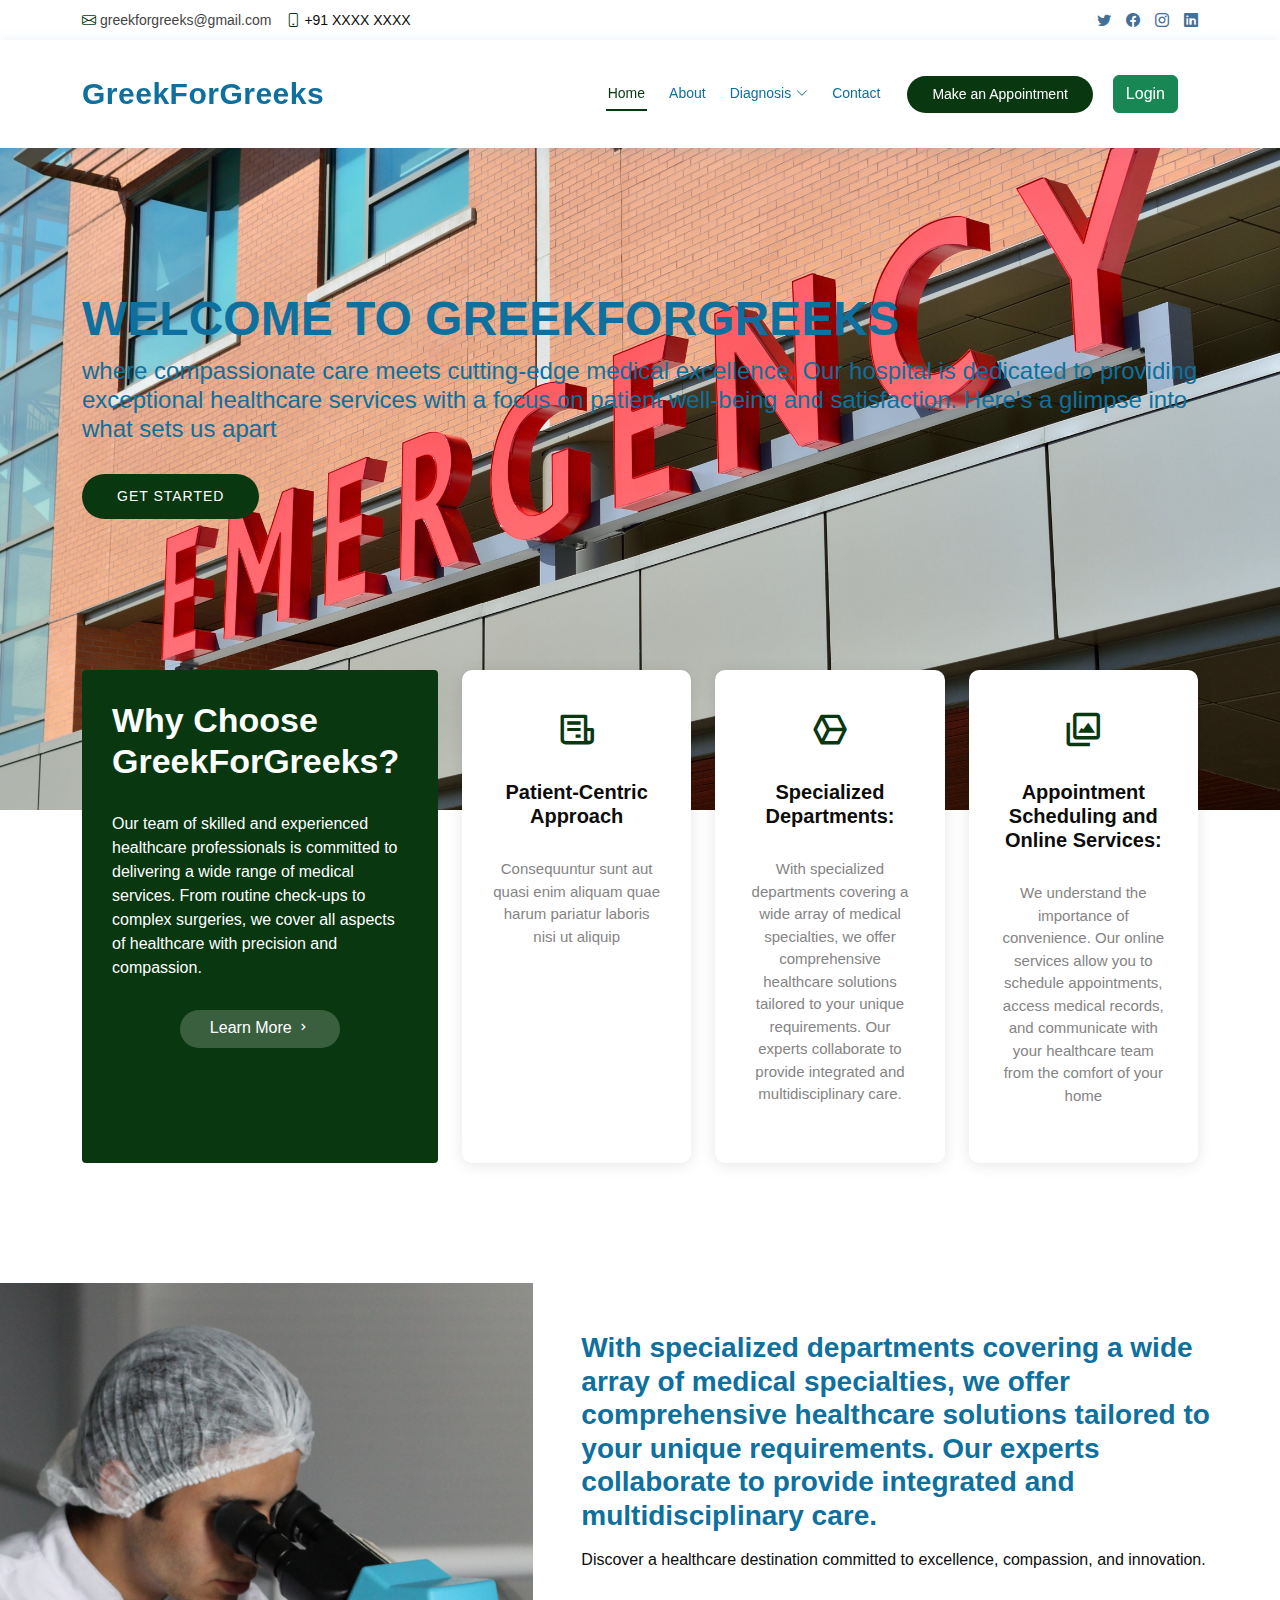
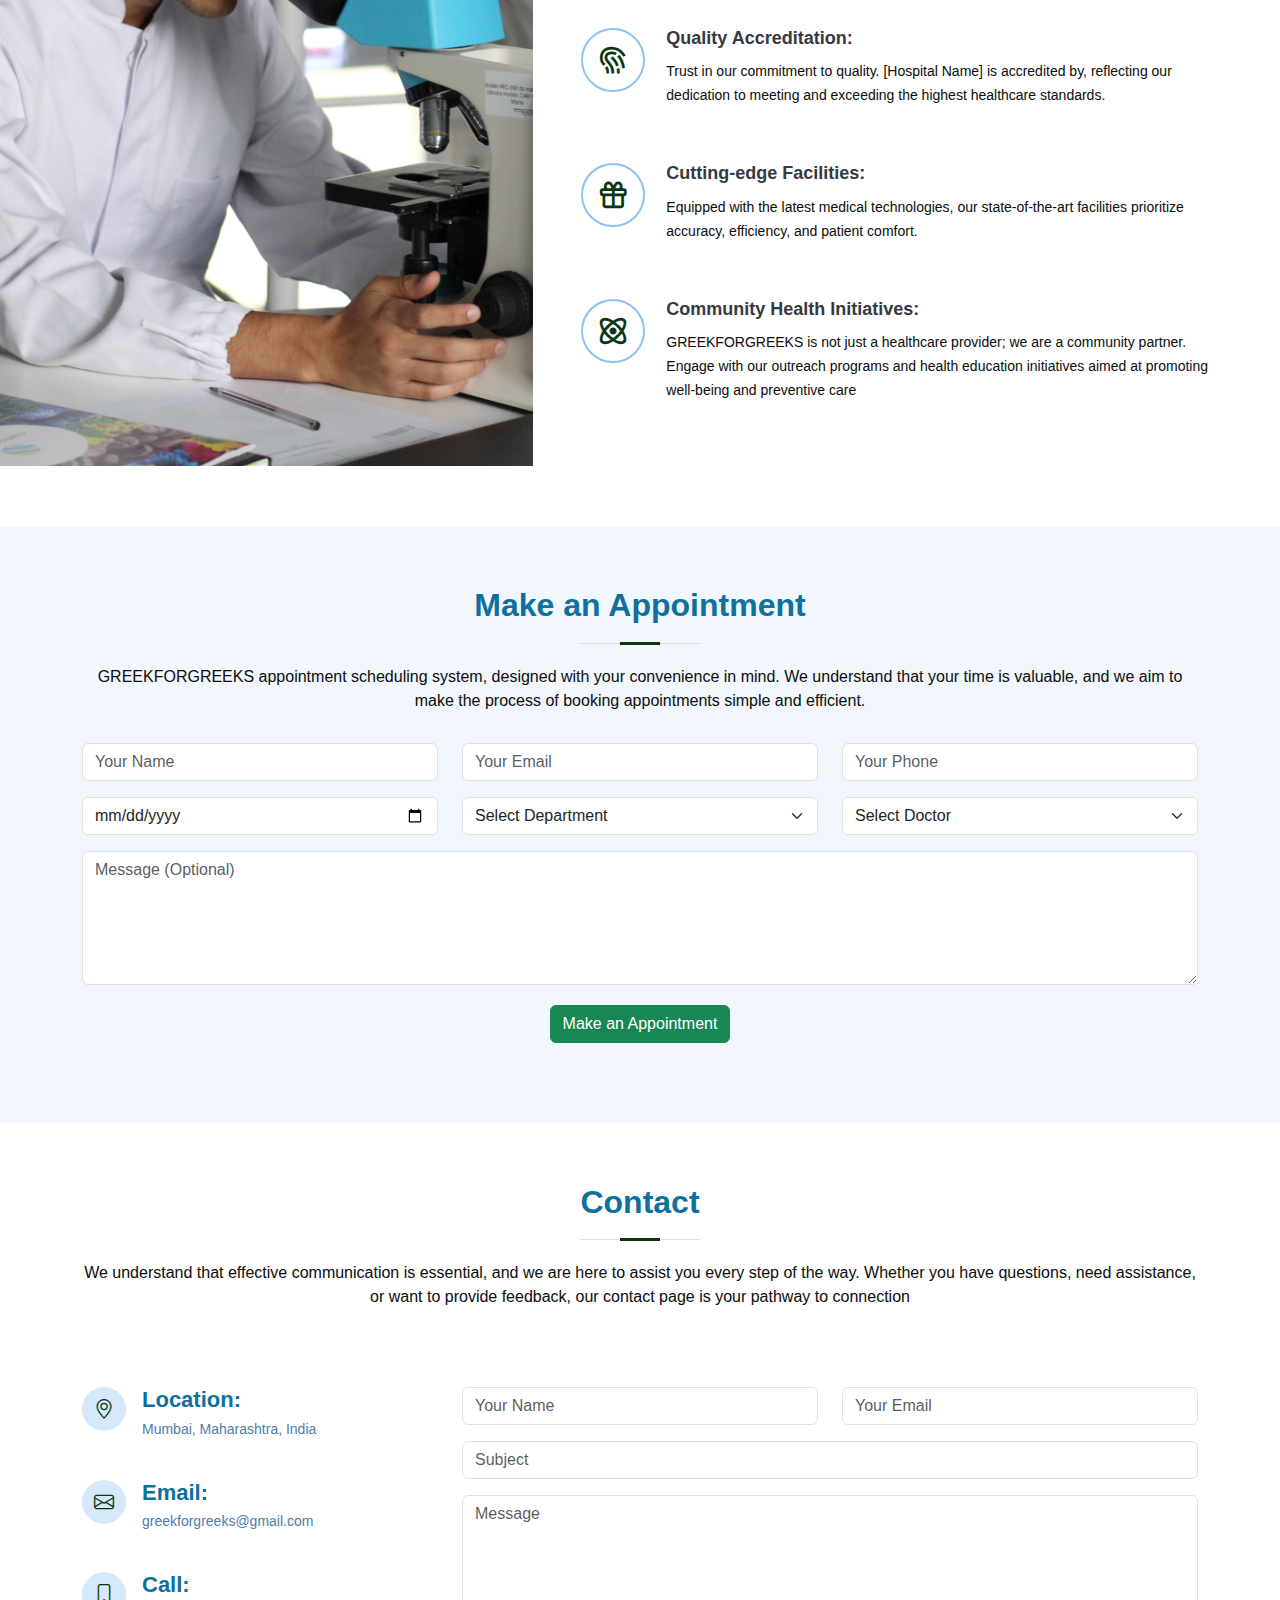
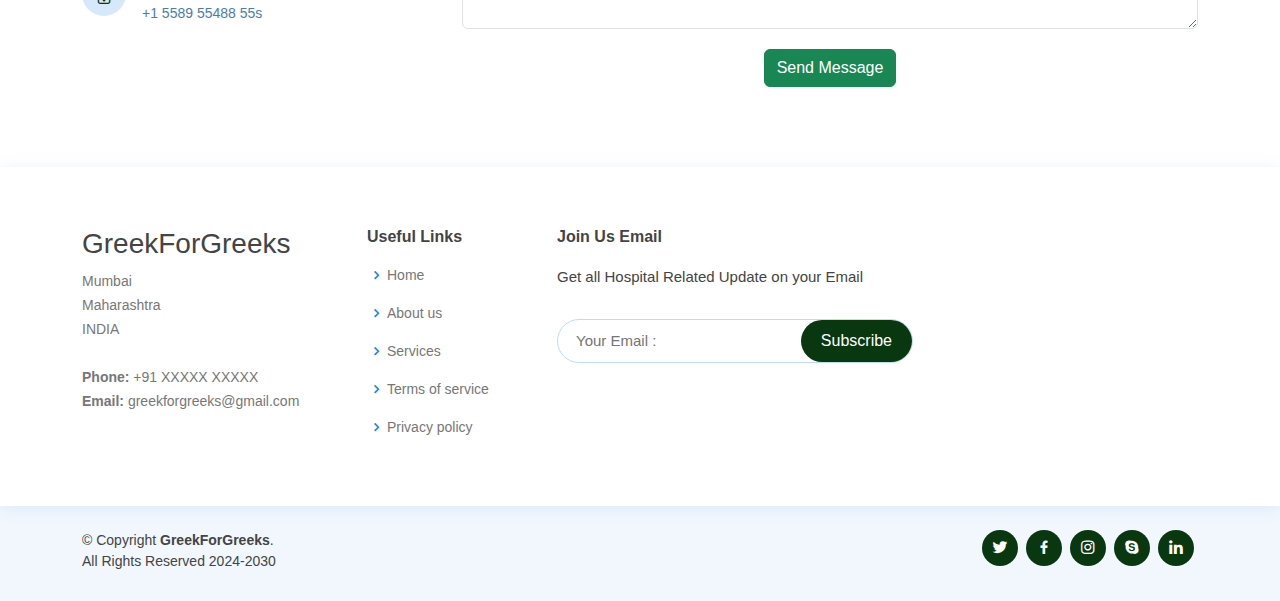
==== index.html @ a1a90265 "Initial Commit" ====
<!DOCTYPE html>
<html lang="en">

<head>
  <meta charset="utf-8">
  <meta content="width=device-width, initial-scale=1.0" name="viewport">

  <title>GreekForGreeks</title>
  <meta content="" name="description">
  <meta content="" name="keywords">

  <!-- Favicons -->
  <link href="assets/img/favicon.png" rel="icon">
  <link href="assets/img/apple-touch-icon.png" rel="apple-touch-icon">

 
  <!-- Vendor CSS Files -->
  <link href="assets/vendor/fontawesome-free/css/all.min.css" rel="stylesheet">
  <link href="assets/vendor/animate.css/animate.min.css" rel="stylesheet">
  <link href="assets/vendor/bootstrap/css/bootstrap.min.css" rel="stylesheet">
  <link href="assets/vendor/bootstrap-icons/bootstrap-icons.css" rel="stylesheet">
  <link href="assets/vendor/boxicons/css/boxicons.min.css" rel="stylesheet">
  <link href="assets/vendor/glightbox/css/glightbox.min.css" rel="stylesheet">
  <link href="assets/vendor/remixicon/remixicon.css" rel="stylesheet">
  <link href="assets/vendor/swiper/swiper-bundle.min.css" rel="stylesheet">

  <!--   Main CSS File -->
  <link href="assets/css/style.css" rel="stylesheet">

  
</head>

<body>

  <div id="topbar" class="d-flex align-items-center fixed-top">
    <div class="container d-flex justify-content-between">
      <div class="contact-info d-flex align-items-center">
        <i class="bi bi-envelope"></i> <a href="mailto:contact@example.com">greekforgreeks@gmail.com</a>
        <i class="bi bi-phone"></i> +91 XXXX XXXX     </div>
      <div class="d-none d-lg-flex social-links align-items-center">
        <a href="404.html" class="twitter"><i class="bi bi-twitter"></i></a>
        <a href="404.html" class="facebook"><i class="bi bi-facebook"></i></a>
        <a href="404.html" class="instagram"><i class="bi bi-instagram"></i></a>
        <a href="404.html" class="linkedin"><i class="bi bi-linkedin"></i></i></a>
      </div>
    </div>
  </div>
  

  <!-- ======= Header ======= -->
  <header id="header" class="fixed-top">
    <div class="container d-flex align-items-center">

      <h1 class="logo me-auto"><a href="index.html">GreekForGreeks</a></h1>
      <!-- Uncomment below if you prefer to use an image logo -->
      <!-- <a href="index.html" class="logo me-auto"><img src="assets/img/logo.png" alt="" class="img-fluid"></a>-->

      <nav id="navbar" class="navbar order-last order-lg-0">
        <ul>
          <li><a class="nav-link scrollto active" href="#hero">Home</a></li>
          <li><a class="nav-link scrollto" href="#about">About</a></li>
            <li class="dropdown"><a href="#"><span>Diagnosis</span> <i class="bi bi-chevron-down"></i></a>
            <ul>
              <li><a href="#"> <b>CATEGORIES </b> </a></li>
              <li class="dropdown"><a href="#"><span>SUB_CATEGORY </span> <i class="bi bi-chevron-right"></i></a>
                <ul>
                  <li><a href="#">CATEGORY 1</a></li>
                  <li><a href="#">CATEGORY 2</a></li>
                  <li><a href="#">CATEGORY 3</a></li>
                  <li><a href="#">CATEGORY 4</a></li>
                  <li><a href="#">CATEGORY 5</a></li>
                </ul>
              </li>
              <li><a href="#">CATEGORY 2</a></li>
              <li><a href="#">CATEGORY 3</a></li>
              <li><a href="#">CATEGORY 4</a></li>
            </ul>
          </li>
          <li><a class="nav-link scrollto" href="#contact">Contact</a></li>
        </ul>
        <i class="bi bi-list mobile-nav-toggle"></i>
      </nav>
      <!-- .navbar -->

      <a href="#appointment" class="appointment-btn scrollto"><span class="d-none d-md-inline">Make an</span> Appointment</a>
      <a style="padding: 20px;"href="login.html"><button  class='btn btn-success'>Login</button></a>

    </div>
  </header>
  <!-- End Header -->

  <!-- ======= Hero Section ======= -->
  <section id="hero" class="d-flex align-items-center">
    <div class="container">
      <h1>Welcome to GreekForGreeks</h1>
      <h2>where compassionate care meets cutting-edge medical excellence. Our hospital is dedicated to providing exceptional healthcare services with a focus on patient well-being and satisfaction. Here's a glimpse into what sets us apart</h2>
      <a href="#about" class="btn-get-started scrollto">Get Started</a>
    </div>
  </section><!-- End Hero -->

  <main id="main">

    <!-- ======= Why Us Section ======= -->
    <section id="why-us" class="why-us">
      <div class="container">

        <div class="row">
          <div class="col-lg-4 d-flex align-items-stretch">
            <div class="content">
              <h3>Why Choose GreekForGreeks?</h3>
              <p>
                Our team of skilled and experienced healthcare professionals is committed to delivering a wide range of medical services. From routine check-ups to complex surgeries, we cover all aspects of healthcare with precision and compassion.
              </p>
              <div class="text-center">
                <a href="#" class="more-btn">Learn More <i class="bx bx-chevron-right"></i></a>
              </div>
            </div>
          </div>
          <div class="col-lg-8 d-flex align-items-stretch">
            <div class="icon-boxes d-flex flex-column justify-content-center">
              <div class="row">
                <div class="col-xl-4 d-flex align-items-stretch">
                  <div class="icon-box mt-4 mt-xl-0">
                    <i class="bx bx-receipt"></i>
                    <h4>Patient-Centric Approach</h4>
                    <p>Consequuntur sunt aut quasi enim aliquam quae harum pariatur laboris nisi ut aliquip</p>
                  </div>
                </div>
                <div class="col-xl-4 d-flex align-items-stretch">
                  <div class="icon-box mt-4 mt-xl-0">
                    <i class="bx bx-cube-alt"></i>
                    <h4>Specialized Departments:</h4>
                    <p>With specialized departments covering a wide array of medical specialties, we offer comprehensive healthcare solutions tailored to your unique requirements. Our experts collaborate to provide integrated and multidisciplinary care.</p>
                  </div>
                </div>
                <div class="col-xl-4 d-flex align-items-stretch">
                  <div class="icon-box mt-4 mt-xl-0">
                    <i class="bx bx-images"></i>
                    <h4>Appointment Scheduling and Online Services:</h4>
                    <p>We understand the importance of convenience. Our online services allow you to schedule appointments, access medical records, and communicate with your healthcare team from the comfort of your home</p>
                  </div>
                </div>
              </div>
            </div>
            <!-- End .content-->
          </div>
        </div>
      </div>
    </section>
    <!-- End Why Us Section -->

    <!-- ======= About Section ======= -->
    <section id="about" class="about">
      <div class="container-fluid">

        <div class="row">
          <div class="col-xl-5 col-lg-6 video-box d-flex justify-content-center align-items-stretch position-relative">
            <!--<a href="https://www.youtube.com/watch?v=jDDaplaOz7Q" class="glightbox play-btn mb-4"></a>-->
          </div>

          <div class="col-xl-7 col-lg-6 icon-boxes d-flex flex-column align-items-stretch justify-content-center py-5 px-lg-5">
            <h3>With specialized departments covering a wide array of medical specialties, we offer comprehensive healthcare solutions tailored to your unique requirements. Our experts collaborate to provide integrated and multidisciplinary care.</h3>
            <p>Discover a healthcare destination committed to excellence, compassion, and innovation.</p>

            <div class="icon-box">
              <div class="icon"><i class="bx bx-fingerprint"></i></div>
              <h4 class="title"><a href="">Quality Accreditation:</a></h4>
              <p class="description">Trust in our commitment to quality. [Hospital Name] is accredited by, reflecting our dedication to meeting and exceeding the highest healthcare standards.</p>
            </div>

            <div class="icon-box">
              <div class="icon"><i class="bx bx-gift"></i></div>
              <h4 class="title"><a href="">Cutting-edge Facilities:</a></h4>
              <p class="description">Equipped with the latest medical technologies, our state-of-the-art facilities prioritize accuracy, efficiency, and patient comfort.</p>
            </div>

            <div class="icon-box">
              <div class="icon"><i class="bx bx-atom"></i></div>
              <h4 class="title"><a href="">Community Health Initiatives:</a></h4>
              <p class="description">GREEKFORGREEKS is not just a healthcare provider; we are a community partner. Engage with our outreach programs and health education initiatives aimed at promoting well-being and preventive care</p>
            </div>

          </div>
        </div>

      </div>
    </section><!-- End About Section -->

    

    

    <!-- ======= Appointment Section ======= -->
    <section id="appointment" class="appointment section-bg">
      <div class="container">

        <div class="section-title">
          <h2>Make an Appointment</h2>
          <p>GREEKFORGREEKS appointment scheduling system, designed with your convenience in mind. We understand that your time is valuable, and we aim to make the process of booking appointments simple and efficient.</p>
        </div>

        <form action="process.php" method="post"  >
          <div class="row">
            <div class="col-md-4 form-group">
              <input type="text" name="name" class="form-control" id="name" placeholder="Your Name" data-rule="minlen:4" data-msg="Please enter at least 4 chars">
              <div class="validate"></div>
            </div>
            <div class="col-md-4 form-group mt-3 mt-md-0">
              <input type="email" class="form-control" name="email" id="email" placeholder="Your Email" data-rule="email" data-msg="Please enter a valid email">
              <div class="validate"></div>
            </div>
            <div class="col-md-4 form-group mt-3 mt-md-0">
              <input type="tel" class="form-control" name="phone" id="phone" placeholder="Your Phone" data-rule="minlen:4" data-msg="Please enter at least 4 chars">
              <div class="validate"></div>
            </div>
          </div>
          <div class="row">
            <div class="col-md-4 form-group mt-3">
              <input type="date" name="date" class="form-control datepicker" id="date" placeholder="Appointment Date" data-rule="minlen:4" data-msg="Please enter at least 4 chars">
              <div class="validate"></div>
            </div>
            <div class="col-md-4 form-group mt-3">
              <select name="department" id="department" class="form-select">
                <option value="">Select Department</option>
                <option value="Neurology">Neurology</option>
                <option value="Dermatology">Dermatology</option>
                <option value="Physcology">Physcology</option>
              </select>
              <div class="validate"></div>
            </div>
            <div class="col-md-4 form-group mt-3">
              <select name="doctor" id="doctor" class="form-select">
                <option value="">Select Doctor</option>
                <option value="DR ABDUL RAHIME">Dr. Abdul Rahime</option>
                <option value="Dr. Pranay Bhorje">Dr. Pranay Bhorje</option>
                <option value="Dr. Sakshi Yenkenshwar">Dr. Sakshi Yenkenshwar</option>
              </select>
              <div class="validate"></div>
            </div>
          </div>

          <div class="form-group mt-3">
            <textarea class="form-control" name="message" rows="5" placeholder="Message (Optional)"></textarea>
            <div class="validate"></div>
          </div>
          
          <div class="text-center" style="padding: 20px;" ><button  class="btn btn-success" type="submit" value="submit">Make an Appointment</button></div>
        </form>

      </div>
    </section><!-- End Appointment Section -->

   

    <!-- ======= Contact Section ======= -->
    <section id="contact" class="contact">
      <div class="container">

        <div class="section-title">
          <h2>Contact</h2>
          <p> We understand that effective communication is essential, and we are here to assist you every step of the way. Whether you have questions, need assistance, or want to provide feedback, our contact page is your pathway to connection</p>
        </div>
      </div>
      <div class="container">
        <div class="row mt-5">

          <div class="col-lg-4">
            <div class="info">
              <div class="address">
                <i class="bi bi-geo-alt"></i>
                <h4>Location:</h4>
                <p> Mumbai, Maharashtra, India</p>
              </div>

              <div class="email">
                <i class="bi bi-envelope"></i>
                <h4>Email:</h4>
                <p>greekforgreeks@gmail.com</p>
              </div>

              <div class="phone">
                <i class="bi bi-phone"></i>
                <h4>Call:</h4>
                <p>+1 5589 55488 55s</p>
              </div>

            </div>

          </div>

          <div class="col-lg-8 mt-5 mt-lg-0">

            <form action="email-sender/index.php" method="post">
              <div class="row">
                <div class="col-md-6 form-group">
                  <input type="text" name="name" class="form-control" id="name" placeholder="Your Name" required>
                </div>
                <div class="col-md-6 form-group mt-3 mt-md-0">
                  <input type="email" class="form-control" name="email" id="email" placeholder="Your Email" required>
                </div>
              </div>
              <div class="form-group mt-3">
                <input type="text" class="form-control" name="subject" id="subject" placeholder="Subject" required>
              </div>
              <div class="form-group mt-3">
                <textarea class="form-control" name="message" rows="5" placeholder="Message" required></textarea>
              </div>
              <div class="text-center" style="padding: 20px;" ><button  class="btn btn-success" type="submit" value="submit">Send Message</button></div>
            </form>

          </div>

        </div>

      </div>
    </section><!-- End Contact Section -->

  </main><!-- End #main -->

  <!-- ======= Footer ======= -->
  <footer id="footer">

    <div class="footer-top">
      <div class="container">
        <div class="row">

          <div class="col-lg-3 col-md-6 footer-contact">
            <h3>GreekForGreeks</h3>
            <p>
              Mumbai <br>
              Maharashtra<br>
              INDIA <br><br>
              <strong>Phone:</strong> +91 XXXXX XXXXX <br>
              <strong>Email:</strong> greekforgreeks@gmail.com<br>
            </p>
          </div>

          <div class="col-lg-2 col-md-6 footer-links">
            <h4>Useful Links</h4>
            <ul>
              <li><i class="bx bx-chevron-right"></i> <a href="#">Home</a></li>
              <li><i class="bx bx-chevron-right"></i> <a href="#">About us</a></li>
              <li><i class="bx bx-chevron-right"></i> <a href="#">Services</a></li>
              <li><i class="bx bx-chevron-right"></i> <a href="#">Terms of service</a></li>
              <li><i class="bx bx-chevron-right"></i> <a href="#">Privacy policy</a></li>
            </ul>
          </div>
          <div class="col-lg-4 col-md-6 footer-newsletter">
            <h4>Join Us Email</h4>
            <p>Get all Hospital Related Update on your Email</p>
            <form action="mail.php" method="post">
              <input type="email"placeholder="Your Email :" name="email"><input type="submit" value="Subscribe">
            </form>
          </div>

        </div>
      </div>
    </div>

    <div class="container d-md-flex py-4">

      <div class="me-md-auto text-center text-md-start">
        <div class="copyright">
          &copy; Copyright <strong><span>GreekForGreeks</span></strong>.</br> All Rights Reserved 2024-2030
        </div>
        <div class="credits">
         
        </div>
      </div>
      <div class="social-links text-center text-md-right pt-3 pt-md-0">
        <a href="404.html" class="twitter"><i class="bx bxl-twitter"></i></a>
        <a href="404.html" class="facebook"><i class="bx bxl-facebook"></i></a>
        <a href="404.html" class="instagram"><i class="bx bxl-instagram"></i></a>
        <a href="404.html" class="google-plus"><i class="bx bxl-skype"></i></a>
        <a href="404.html" class="linkedin"><i class="bx bxl-linkedin"></i></a>
      </div>
    </div>
  </footer>
  <!-- End Footer -->

  <div id="preloader"></div>
  <a href="#" class="back-to-top d-flex align-items-center justify-content-center"><i class="bi bi-arrow-up-short"></i></a>

  <!-- Vendor JS Files -->
  <script src="assets/vendor/purecounter/purecounter_vanilla.js"></script>
  <script src="assets/vendor/bootstrap/js/bootstrap.bundle.min.js"></script>
  <script src="assets/vendor/glightbox/js/glightbox.min.js"></script>
  <script src="assets/vendor/swiper/swiper-bundle.min.js"></script>
  <script src="assets/vendor/php-email-form/validate.js"></script>

  <!--   Main JS File -->
  <script src="assets/js/main.js"></script>

</body>

</html>
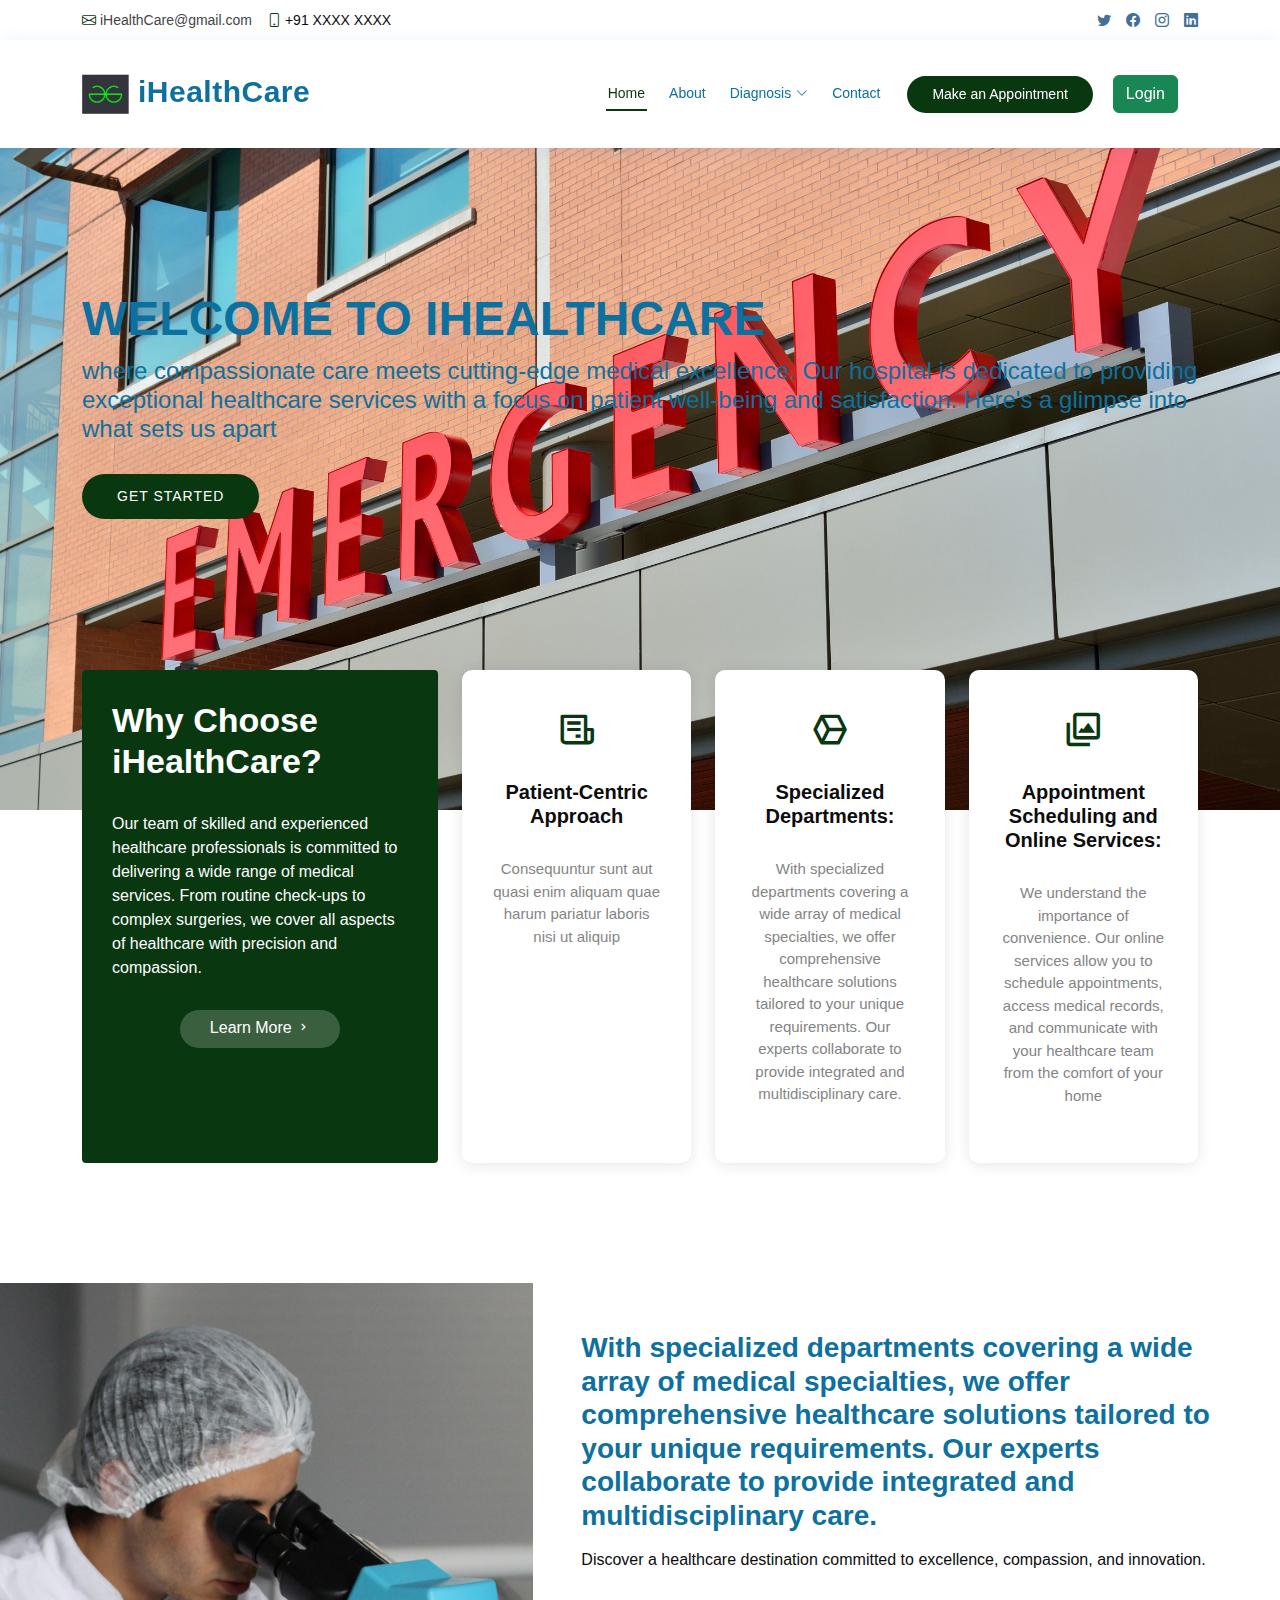
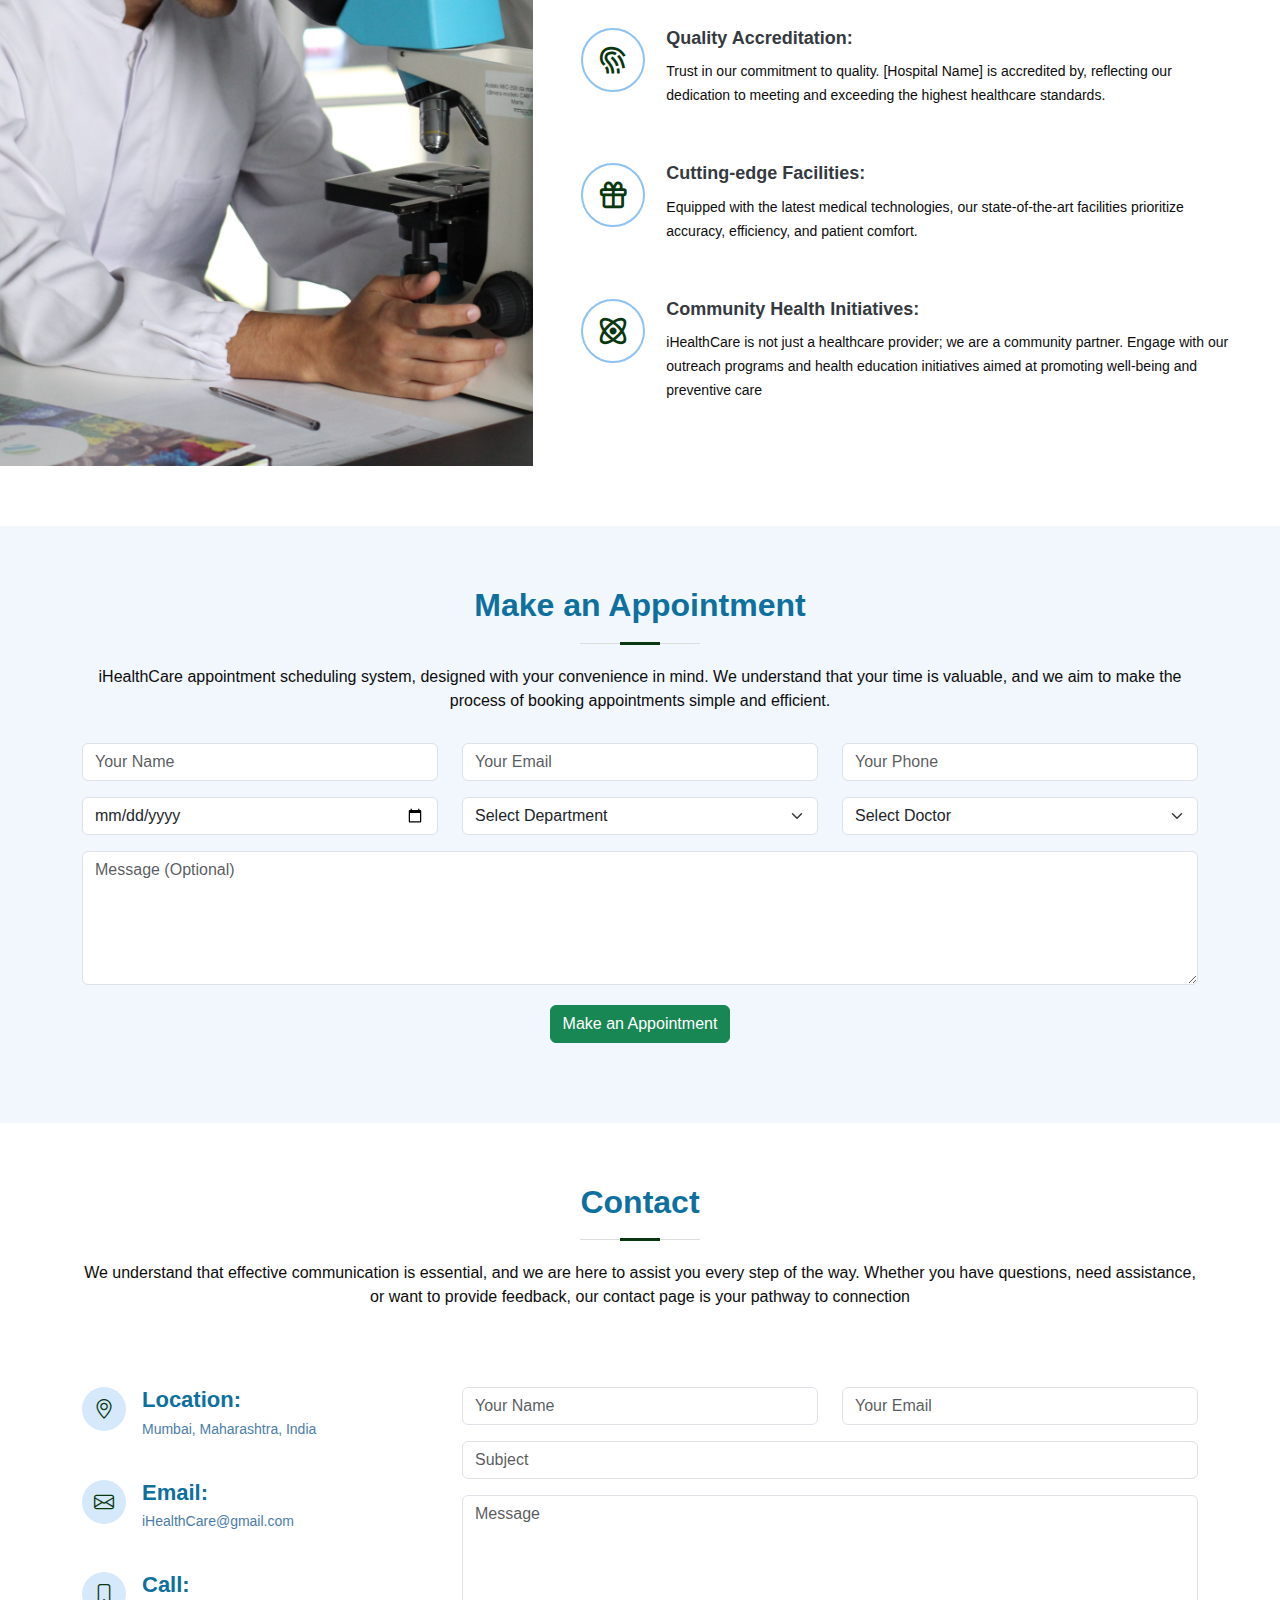
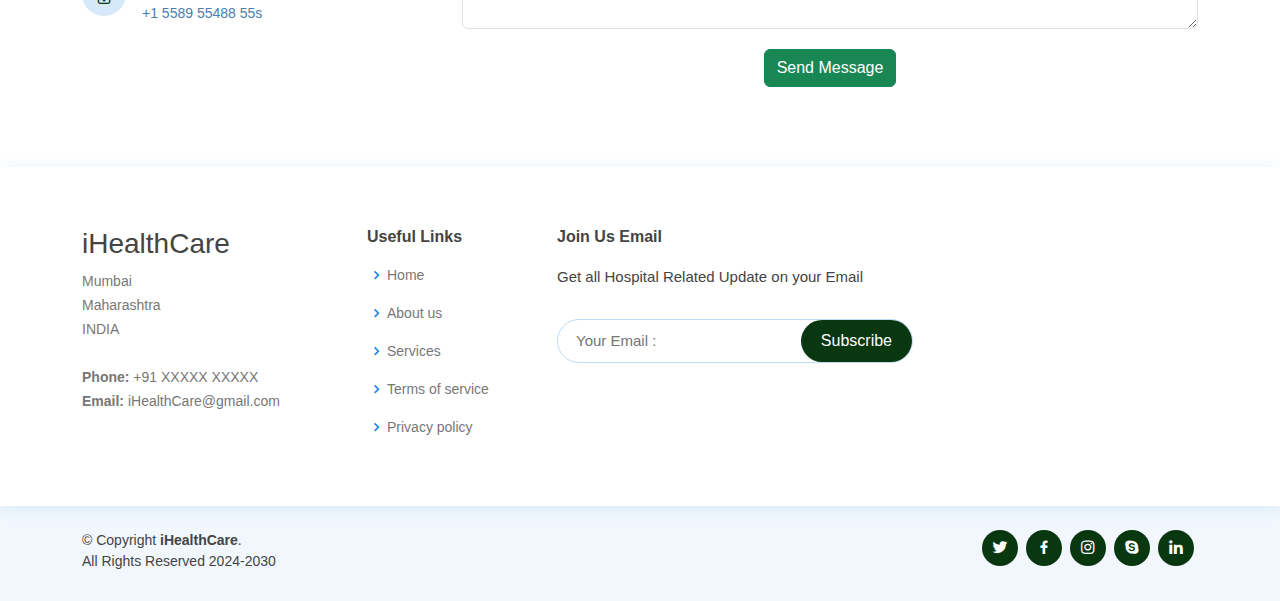
==== commit 5bdc687a: "Update index.html" ====
--- a/index.html
+++ b/index.html
@@ -5,7 +5,7 @@
   <meta charset="utf-8">
   <meta content="width=device-width, initial-scale=1.0" name="viewport">
 
-  <title>GreekForGreeks</title>
+  <title>iHealthCare</title>
   <meta content="" name="description">
   <meta content="" name="keywords">
 
@@ -35,7 +35,7 @@
   <div id="topbar" class="d-flex align-items-center fixed-top">
     <div class="container d-flex justify-content-between">
       <div class="contact-info d-flex align-items-center">
-        <i class="bi bi-envelope"></i> <a href="mailto:contact@example.com">greekforgreeks@gmail.com</a>
+        <i class="bi bi-envelope"></i> <a href="mailto:contact@example.com">iHealthCare@gmail.com</a>
         <i class="bi bi-phone"></i> +91 XXXX XXXX     </div>
       <div class="d-none d-lg-flex social-links align-items-center">
         <a href="404.html" class="twitter"><i class="bi bi-twitter"></i></a>
@@ -51,7 +51,7 @@
   <header id="header" class="fixed-top">
     <div class="container d-flex align-items-center">
 
-      <h1 class="logo me-auto"><a href="index.html">GreekForGreeks</a></h1>
+      <h1 class="logo me-auto"><a href="index.html"> <img src="assets/img/favicon.png" alt="" srcset=""> iHealthCare</a></h1>
       <!-- Uncomment below if you prefer to use an image logo -->
       <!-- <a href="index.html" class="logo me-auto"><img src="assets/img/logo.png" alt="" class="img-fluid"></a>-->
 
@@ -92,7 +92,7 @@
   <!-- ======= Hero Section ======= -->
   <section id="hero" class="d-flex align-items-center">
     <div class="container">
-      <h1>Welcome to GreekForGreeks</h1>
+      <h1>Welcome to iHealthCare</h1>
       <h2>where compassionate care meets cutting-edge medical excellence. Our hospital is dedicated to providing exceptional healthcare services with a focus on patient well-being and satisfaction. Here's a glimpse into what sets us apart</h2>
       <a href="#about" class="btn-get-started scrollto">Get Started</a>
     </div>
@@ -107,7 +107,7 @@
         <div class="row">
           <div class="col-lg-4 d-flex align-items-stretch">
             <div class="content">
-              <h3>Why Choose GreekForGreeks?</h3>
+              <h3>Why Choose iHealthCare?</h3>
               <p>
                 Our team of skilled and experienced healthcare professionals is committed to delivering a wide range of medical services. From routine check-ups to complex surgeries, we cover all aspects of healthcare with precision and compassion.
               </p>
@@ -177,7 +177,7 @@
             <div class="icon-box">
               <div class="icon"><i class="bx bx-atom"></i></div>
               <h4 class="title"><a href="">Community Health Initiatives:</a></h4>
-              <p class="description">GREEKFORGREEKS is not just a healthcare provider; we are a community partner. Engage with our outreach programs and health education initiatives aimed at promoting well-being and preventive care</p>
+              <p class="description">iHealthCare is not just a healthcare provider; we are a community partner. Engage with our outreach programs and health education initiatives aimed at promoting well-being and preventive care</p>
             </div>
 
           </div>
@@ -196,7 +196,7 @@
 
         <div class="section-title">
           <h2>Make an Appointment</h2>
-          <p>GREEKFORGREEKS appointment scheduling system, designed with your convenience in mind. We understand that your time is valuable, and we aim to make the process of booking appointments simple and efficient.</p>
+          <p>iHealthCare appointment scheduling system, designed with your convenience in mind. We understand that your time is valuable, and we aim to make the process of booking appointments simple and efficient.</p>
         </div>
 
         <form action="process.php" method="post"  >
@@ -275,7 +275,7 @@
               <div class="email">
                 <i class="bi bi-envelope"></i>
                 <h4>Email:</h4>
-                <p>greekforgreeks@gmail.com</p>
+                <p>iHealthCare@gmail.com</p>
               </div>
 
               <div class="phone">
@@ -325,13 +325,13 @@
         <div class="row">
 
           <div class="col-lg-3 col-md-6 footer-contact">
-            <h3>GreekForGreeks</h3>
+            <h3>iHealthCare</h3>
             <p>
               Mumbai <br>
               Maharashtra<br>
               INDIA <br><br>
               <strong>Phone:</strong> +91 XXXXX XXXXX <br>
-              <strong>Email:</strong> greekforgreeks@gmail.com<br>
+              <strong>Email:</strong> iHealthCare@gmail.com<br>
             </p>
           </div>
 
@@ -361,7 +361,7 @@
 
       <div class="me-md-auto text-center text-md-start">
         <div class="copyright">
-          &copy; Copyright <strong><span>GreekForGreeks</span></strong>.</br> All Rights Reserved 2024-2030
+          &copy; Copyright <strong><span>iHealthCare</span></strong>.</br> All Rights Reserved 2024-2030
         </div>
         <div class="credits">
          
@@ -393,4 +393,4 @@
 
 </body>
 
-</html>+</html>
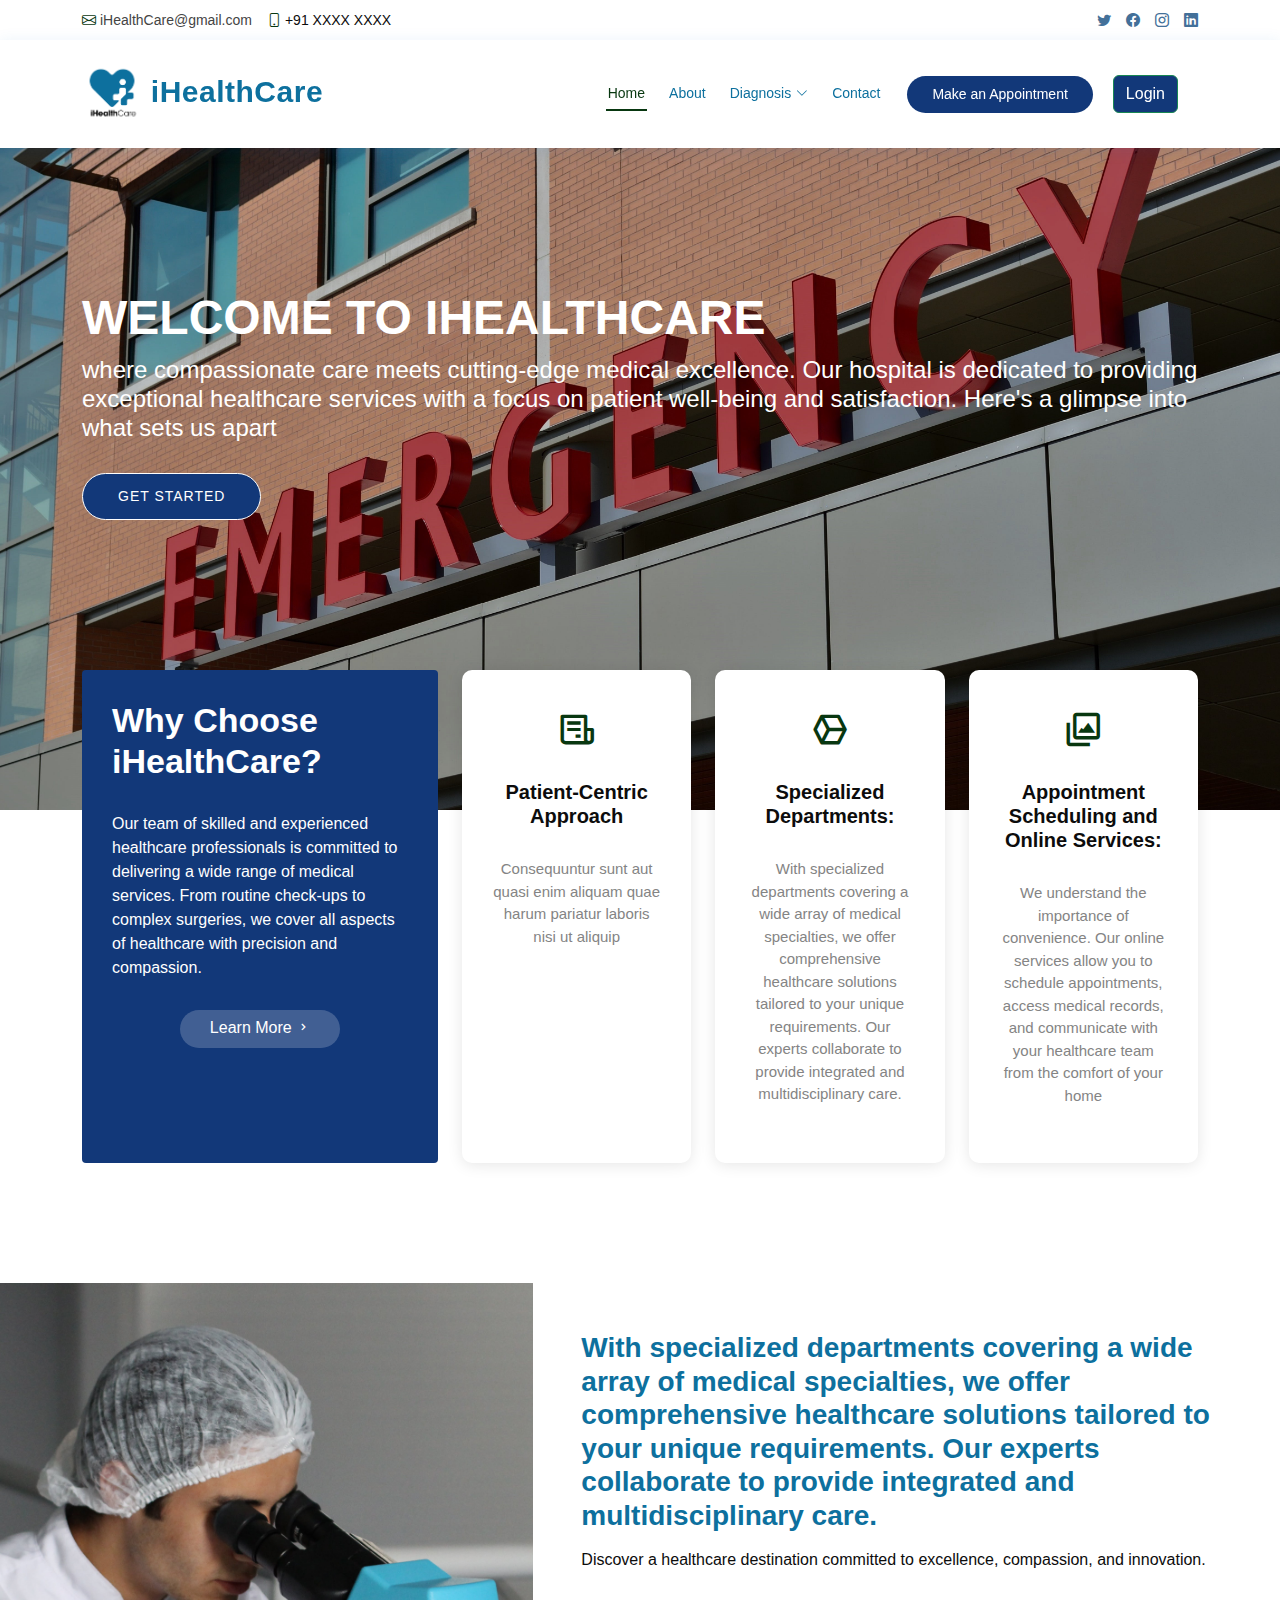
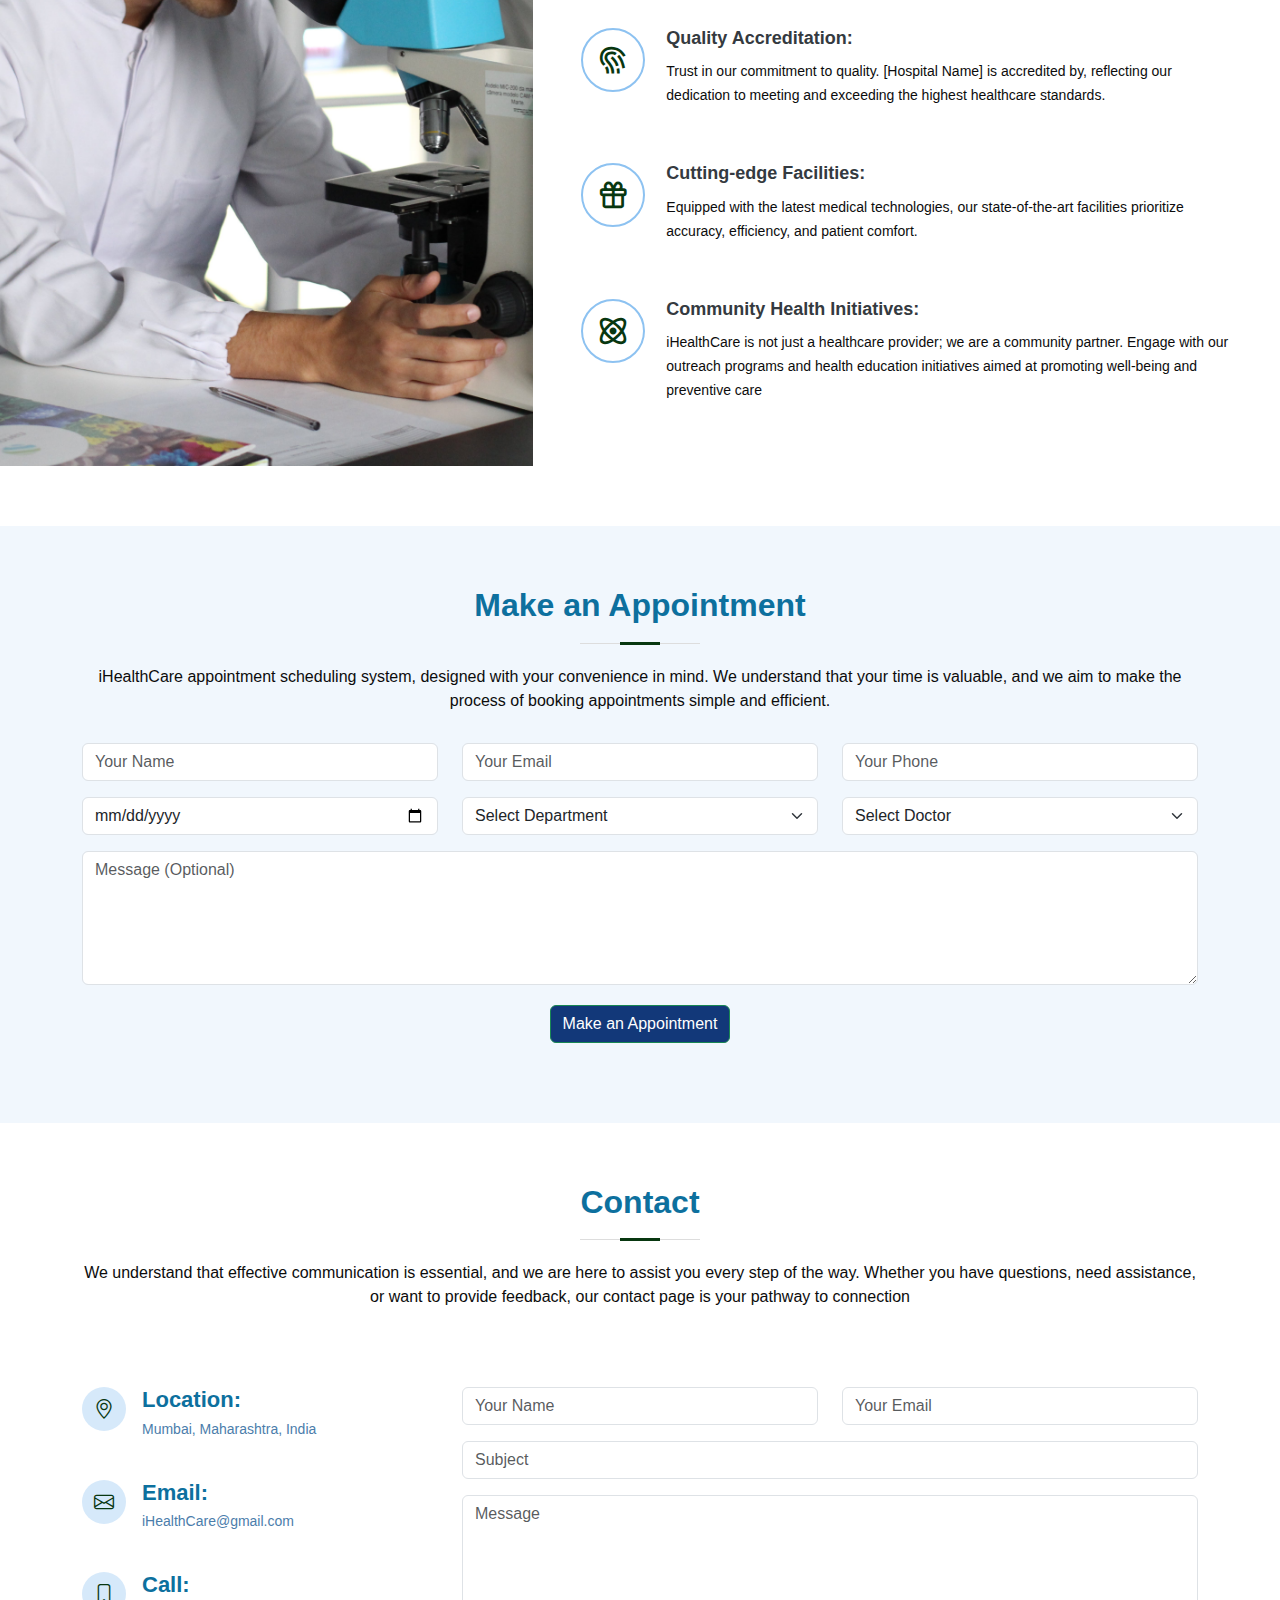
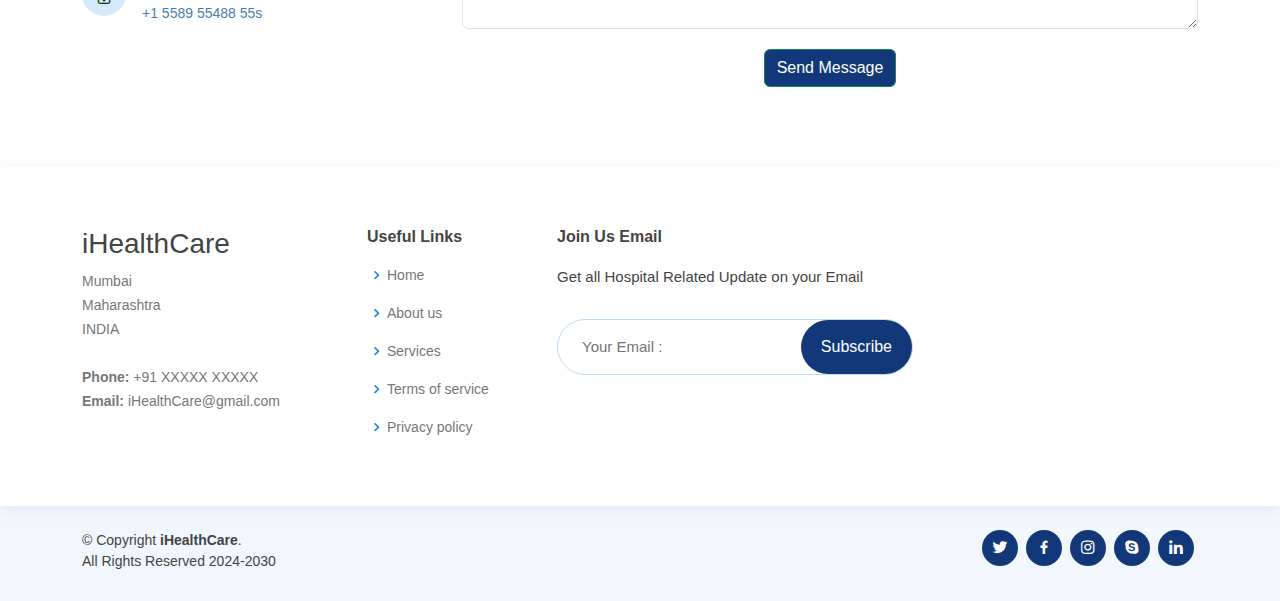
==== commit 7ef9194c: "Page Improved" ====
--- a/index.html
+++ b/index.html
@@ -26,6 +26,14 @@
 
   <!--   Main CSS File -->
   <link href="assets/css/style.css" rel="stylesheet">
+  <style>
+    .btn{
+      background: #123879;
+    }
+    .btn:hover{
+      background: #166ab5;
+    }
+  </style>
 
   
 </head>
@@ -83,7 +91,7 @@
       <!-- .navbar -->
 
       <a href="#appointment" class="appointment-btn scrollto"><span class="d-none d-md-inline">Make an</span> Appointment</a>
-      <a style="padding: 20px;"href="login.html"><button  class='btn btn-success'>Login</button></a>
+      <a style="padding: 20px;"href="login.html"><button  class='btn btn-success'">Login</button></a>
 
     </div>
   </header>
--- a/assets/css/style.css
+++ b/assets/css/style.css
@@ -5,6 +5,13 @@
 * Author: BootstrapMade.com
 * License: https://bootstrapmade.com/license/
 */
+
+/*--------------------------------------------------------------
+# Universal COlor
+--------------------------------------------------------------*/
+:root{
+  --blue: #123879 
+}
 
 /*--------------------------------------------------------------
 # General
@@ -81,6 +88,8 @@
   bottom: 15px;
   z-index: 996;
   background: #083710;
+  background: var(--blue);
+  border: 1px solid rgb(212, 18, 50);
   width: 40px;
   height: 40px;
   border-radius: 4px;
@@ -190,7 +199,7 @@
 }
 
 #header .logo img {
-  max-height: 40px;
+  max-height: 60px;
 }
 
 /**
@@ -199,6 +208,7 @@
 .appointment-btn {
   margin-left: 25px;
   background: #083710;
+  background: #123879;
   color: #fff;
   border-radius: 50px;
   padding: 8px 25px;
@@ -217,6 +227,9 @@
   .appointment-btn {
     margin: 0 15px 0 0;
     padding: 6px 18px;
+  }
+  .container img{
+    display: none;
   }
 }
 
@@ -463,7 +476,7 @@
 #hero {
   width: 100%;
   height: 90vh;
-  background: url("../img/hero-bg.jpg") top center;
+  background: url("../img/mainbg.jpg") top center;
   background-size: cover;
   margin-bottom: -200px;
 }
@@ -478,11 +491,11 @@
   font-weight: 700;
   line-height: 56px;
   text-transform: uppercase;
-  color:  #0d709e;
+  color:  #ffffff;
 }
 
 #hero h2 {
-  color:  #0d709e;
+  color:  #ffffff;
   margin: 10px 0 0 0;
   font-size: 24px;
 }
@@ -500,10 +513,13 @@
   transition: 0.5s;
   color: #fff;
   background: #083710;
+  background: #123879;
+  border-color: white;
+  border: 1px solid white;
 }
 
 #hero .btn-get-started:hover {
-  background: #3291e6;
+  background: #194aa0;
 }
 
 @media (min-width: 1024px) {
@@ -660,6 +676,7 @@
 .why-us .content {
   padding: 30px;
   background: #083710;
+  background: #123879;
   border-radius: 4px;
   color: #fff;
 }
@@ -756,8 +773,10 @@
 }
 
 .about .icon-box:hover .icon {
-  background: #083710;
-  border-color: #083710;
+  /* background: #083710; */
+  /* border-color: #083710; */
+  border-color: #000000;
+  background: var(--blue);
 }
 
 .about .icon-box:hover .icon i {
@@ -871,51 +890,6 @@
   }
 }
 
-/*--------------------------------------------------------------
-# Counts
---------------------------------------------------------------*/
-.counts {
-  background: #f1f7fd;
-  padding: 70px 0 60px;
-}
-
-.counts .count-box {
-  padding: 30px 30px 25px 30px;
-  width: 100%;
-  position: relative;
-  text-align: center;
-  background: #fff;
-}
-
-.counts .count-box i {
-  position: absolute;
-  top: -25px;
-  left: 50%;
-  transform: translateX(-50%);
-  font-size: 20px;
-  background: #083710;
-  color: #fff;
-  border-radius: 50px;
-  display: inline-flex;
-  align-items: center;
-  justify-content: center;
-  width: 48px;
-  height: 48px;
-}
-
-.counts .count-box span {
-  font-size: 36px;
-  display: block;
-  font-weight: 600;
-  color: #082744;
-}
-
-.counts .count-box p {
-  padding: 0;
-  margin: 0;
-  font-family: "Raleway", sans-serif;
-  font-size: 14px;
-}
 
 /*--------------------------------------------------------------
 # Services
@@ -1087,6 +1061,7 @@
 
 .appointment .php-email-form button[type=submit] {
   background: #083710;
+  background: var(--blue);
   border: 0;
   padding: 10px 35px;
   color: #fff;
@@ -1505,6 +1480,7 @@
 .contact .info .address:hover i,
 .contact .info .phone:hover i {
   background: #083710;
+  background: var(--blue);
   color: #fff;
 }
 
@@ -1702,7 +1678,9 @@
 
 #footer .footer-newsletter form input[type=email] {
   border: 0;
-  padding: 4px 8px;
+  border-radius: 10px;
+  padding: 8px 12px;
+  margin: 2px;
   width: calc(100% - 100px);
 }
 
@@ -1716,6 +1694,7 @@
   font-size: 16px;
   padding: 0 20px;
   background: #083710;
+  background: var(--blue);
   color: #fff;
   transition: 0.3s;
   border-radius: 50px;
@@ -1735,6 +1714,7 @@
   font-size: 18px;
   display: inline-block;
   background: #083710;
+  background: var(--blue);
   color: #fff;
   line-height: 1;
   padding: 8px 0;
@@ -1750,4 +1730,4 @@
   background: #1c84e3;
   color: #fff;
   text-decoration: none;
-}+}
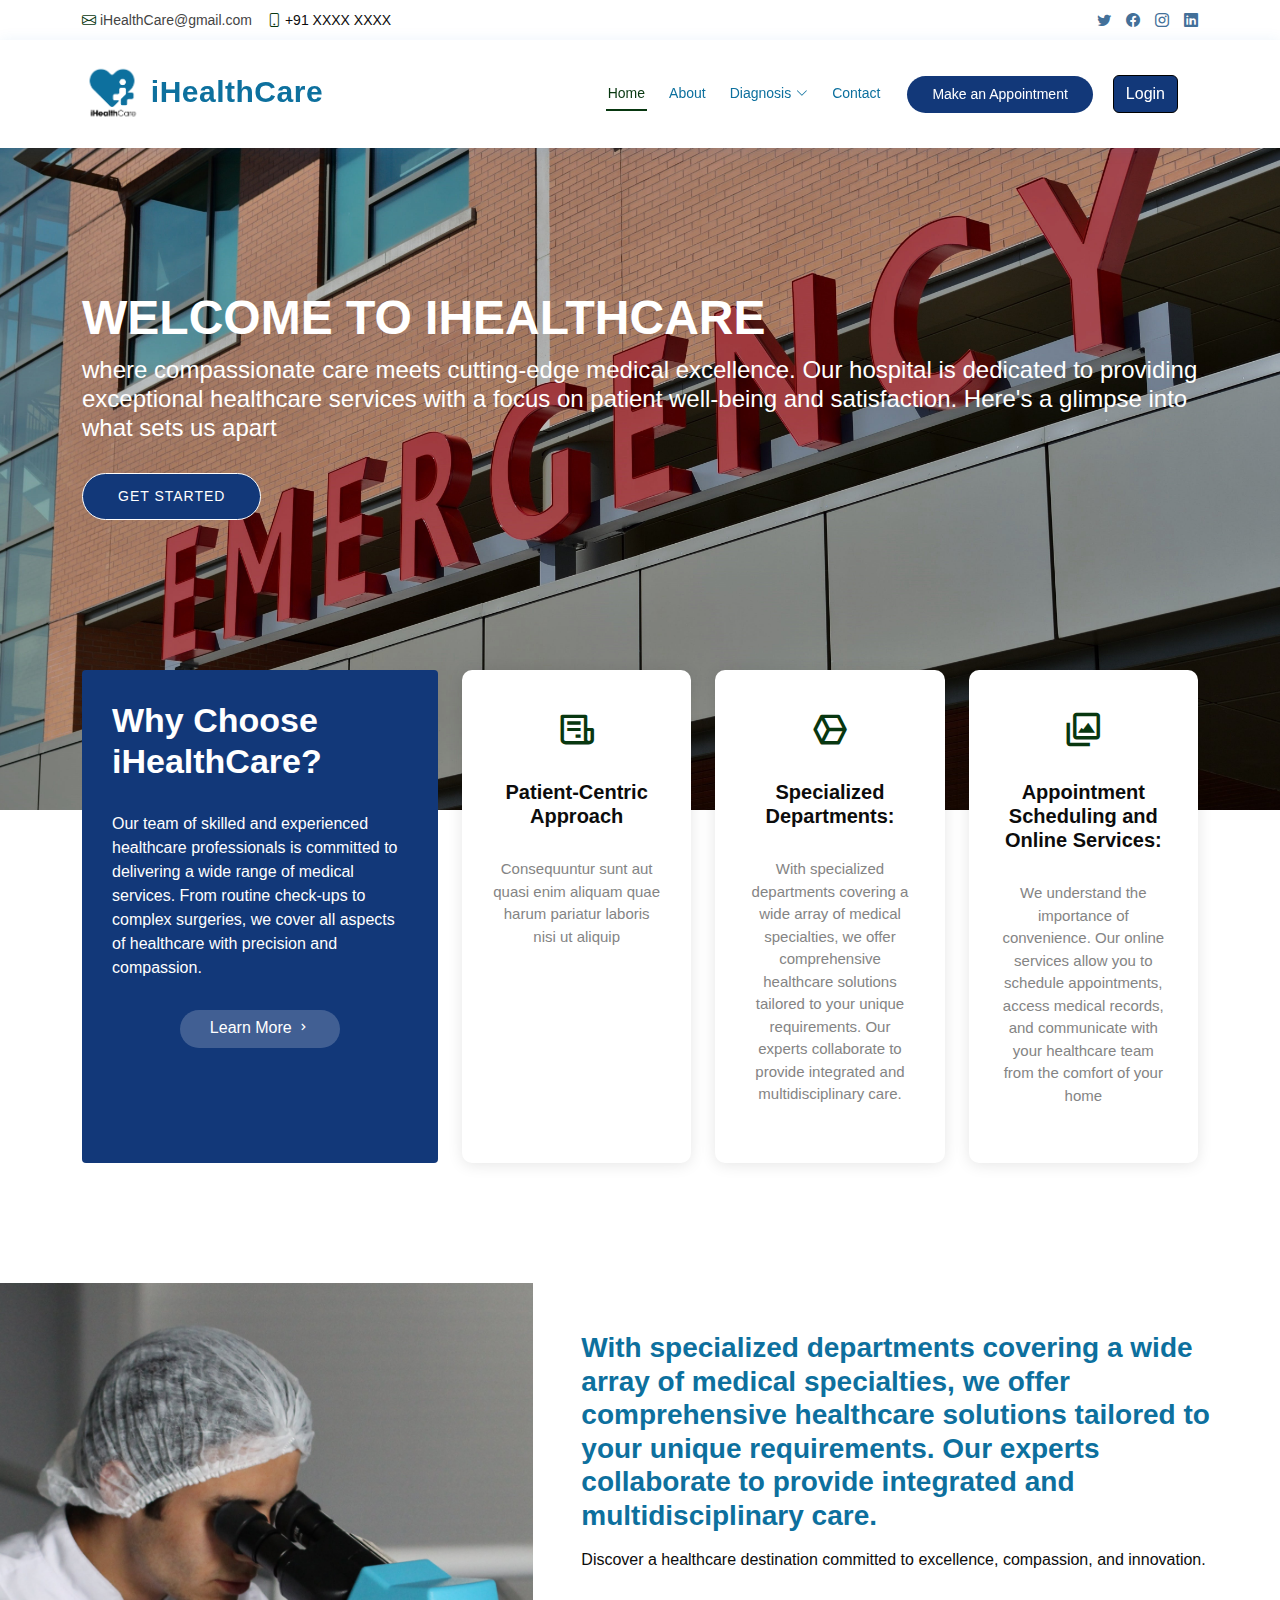
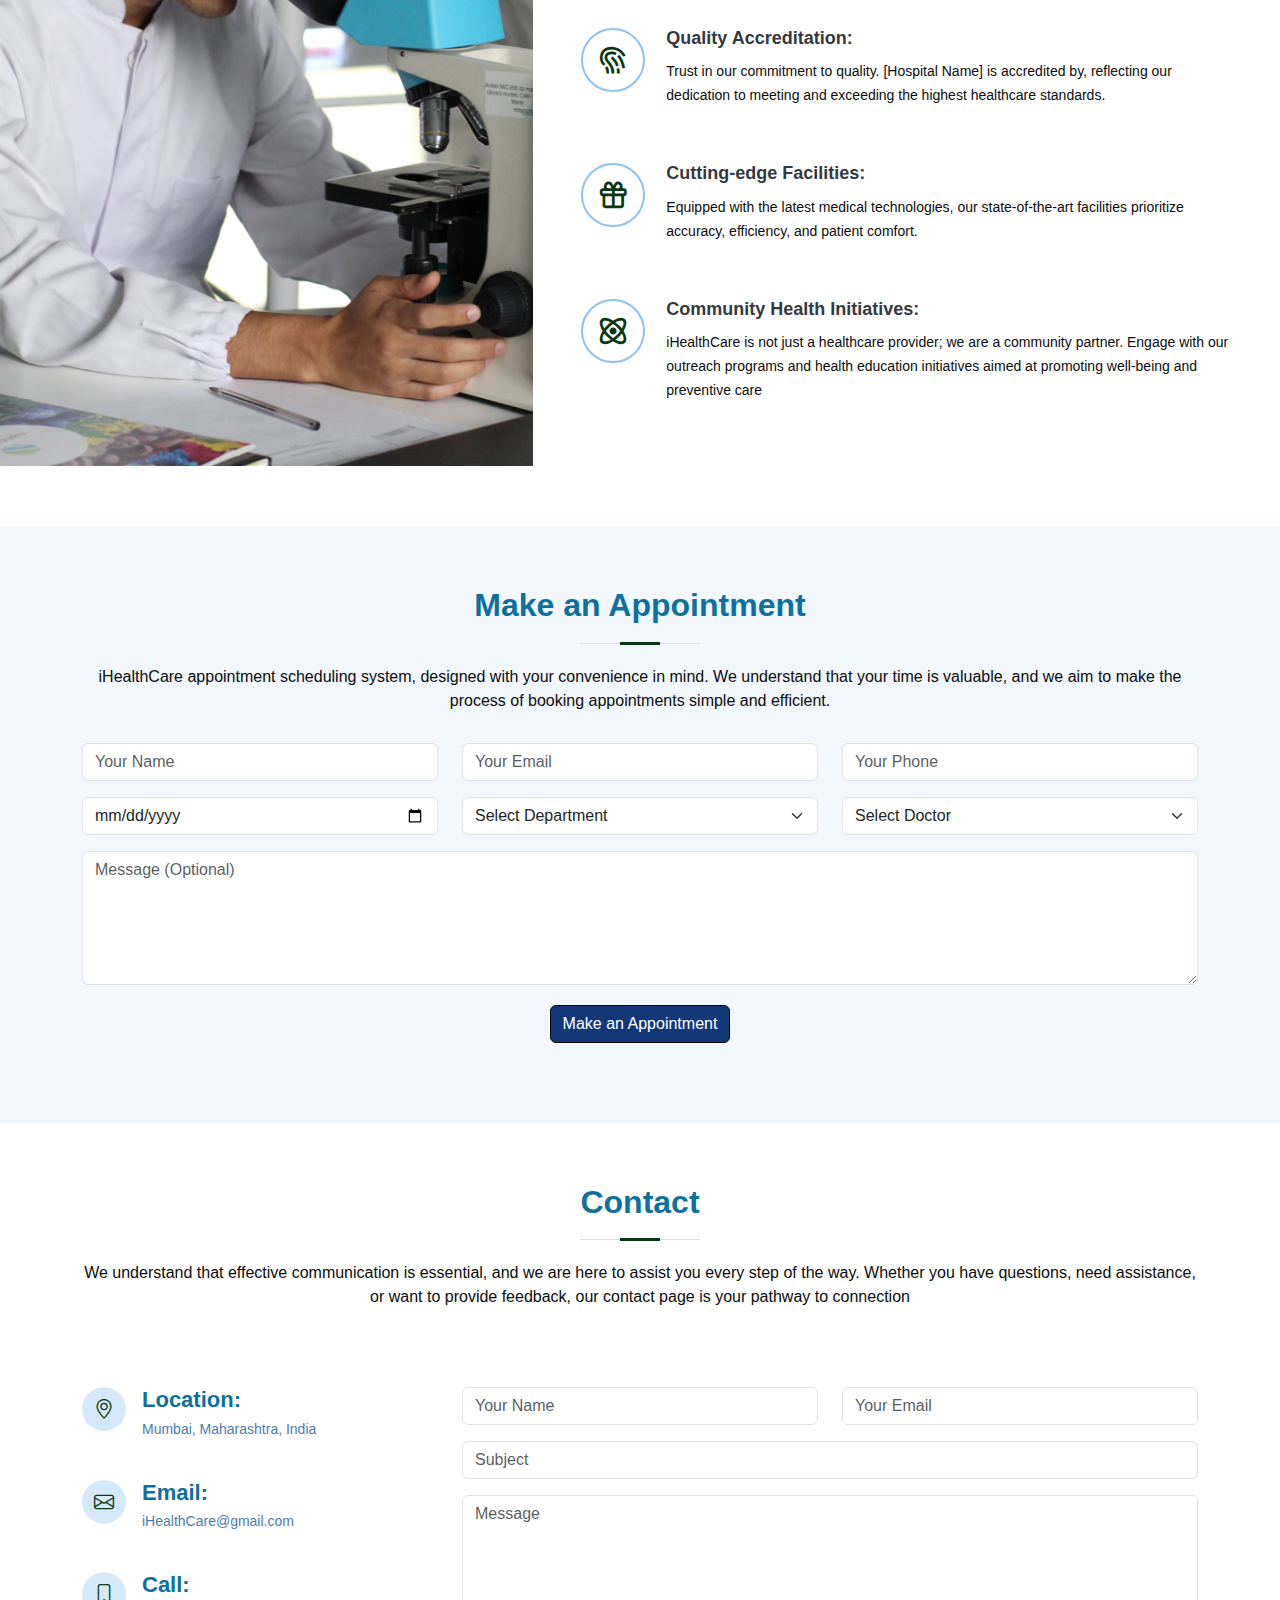
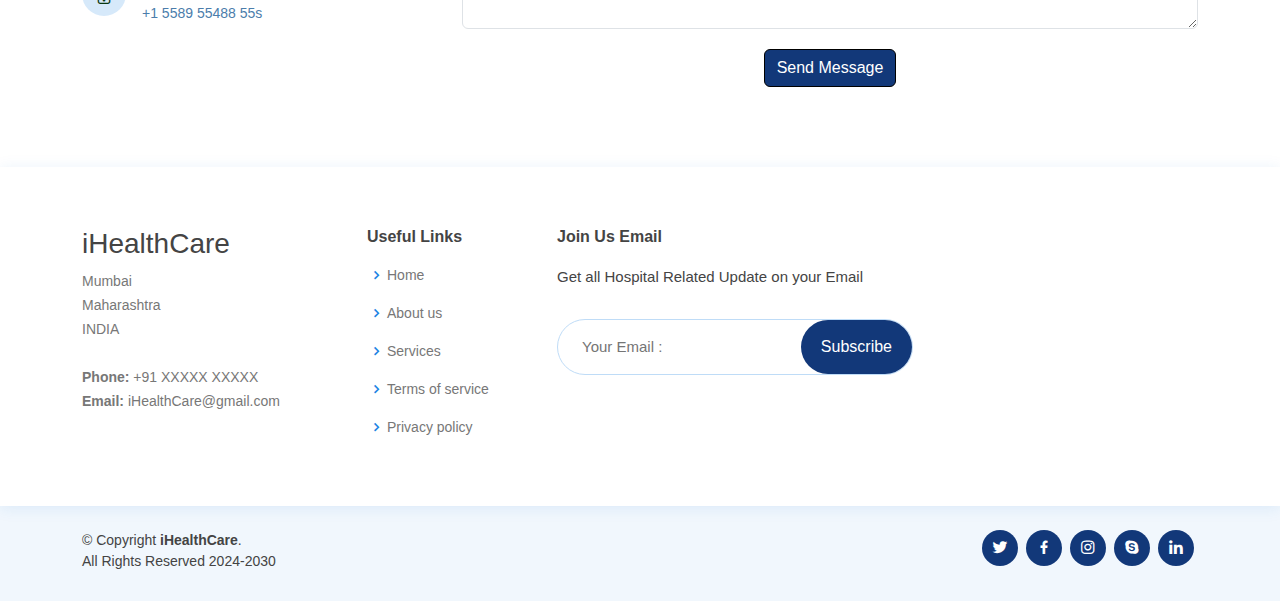
==== commit 0b4c3bde: "Page Improved" ====
--- a/index.html
+++ b/index.html
@@ -29,10 +29,13 @@
   <style>
     .btn{
       background: #123879;
+      border-color: black;
     }
     .btn:hover{
       background: #166ab5;
+      border-color: black;
     }
+    
   </style>
 
   
